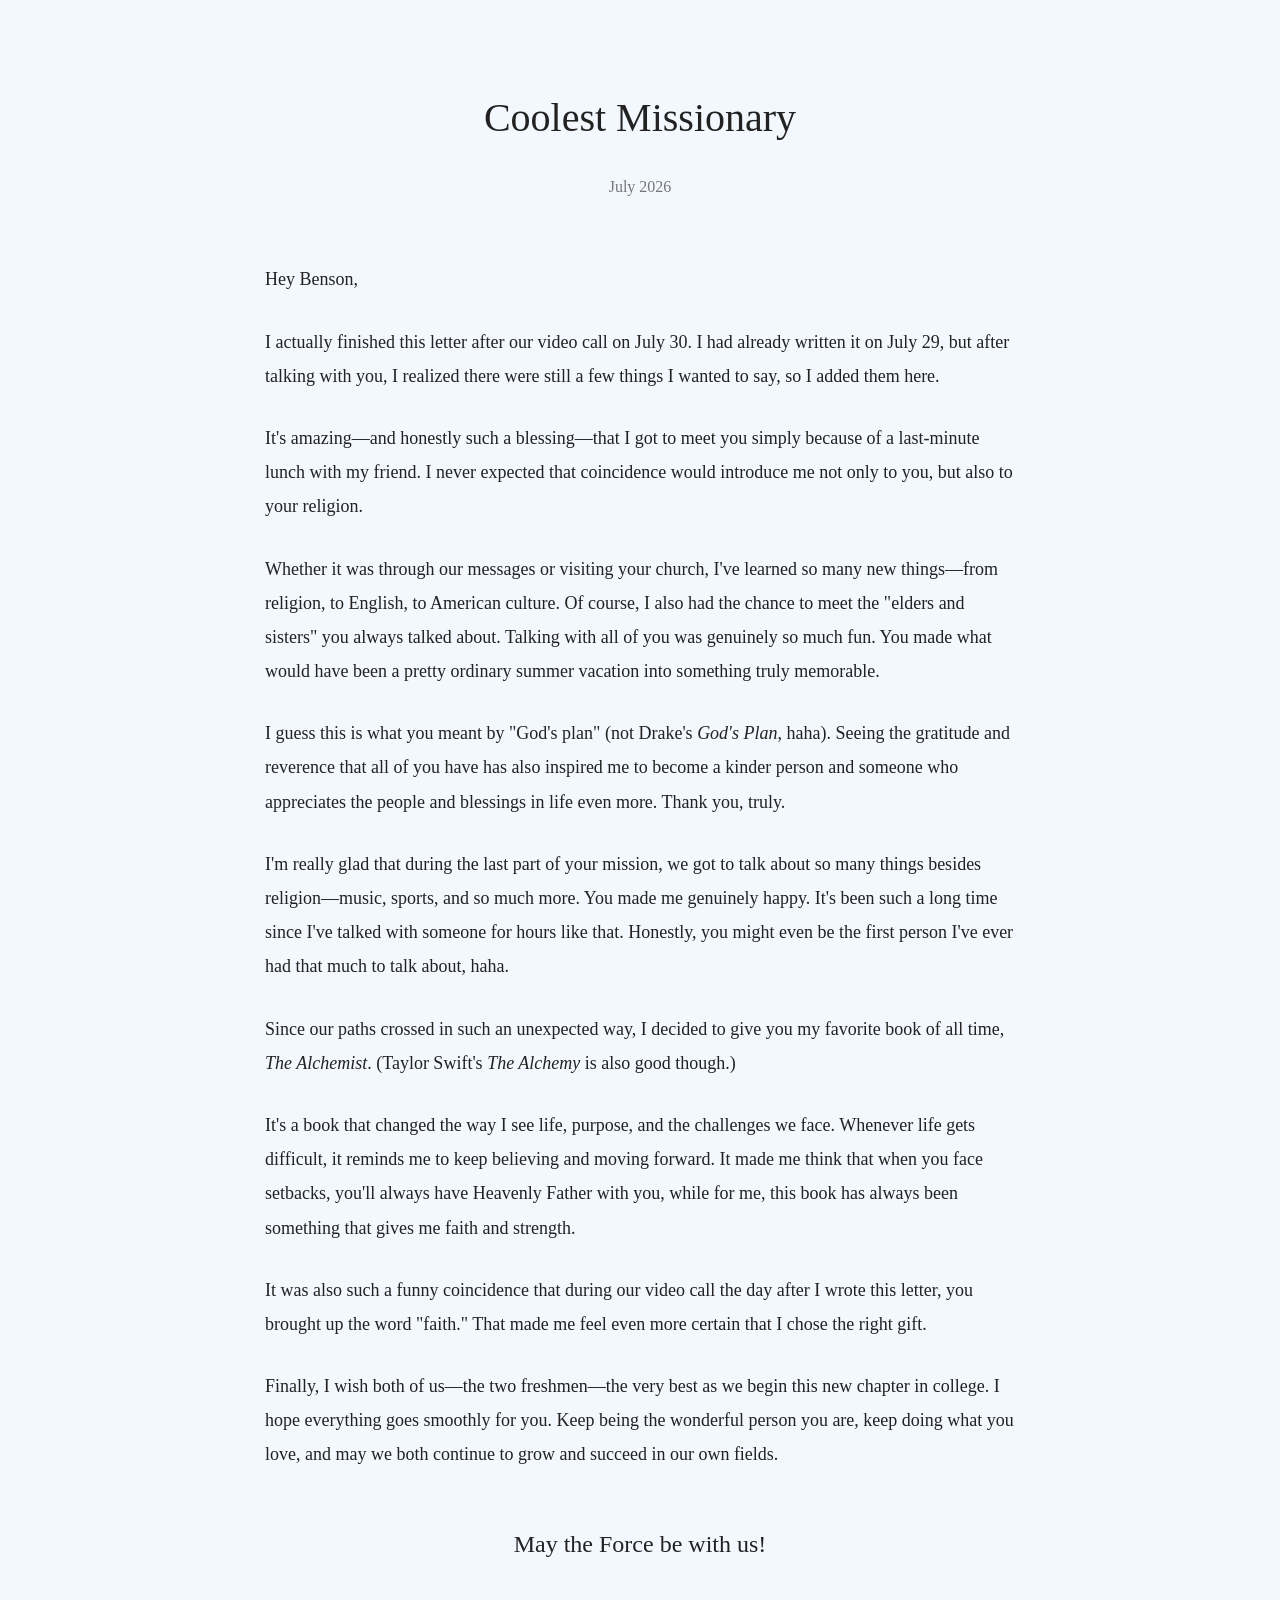
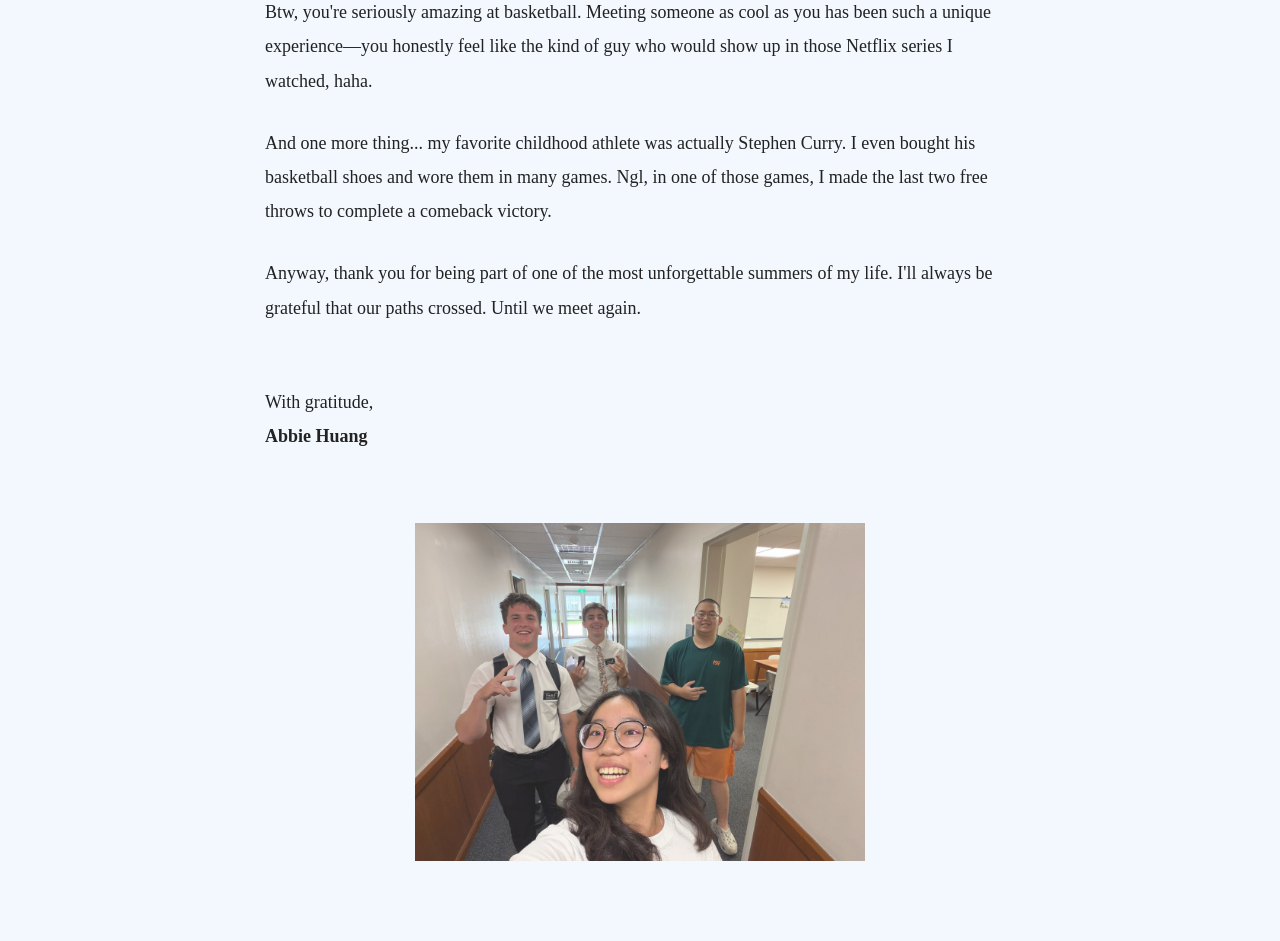
==== letter.html @ 3e184ee0 "Add files via upload" ====
<!DOCTYPE html>
<html lang="en">

<head>

<meta charset="UTF-8">
<meta name="viewport" content="width=device-width, initial-scale=1.0">

<title>Coolest Missionary</title>

<link rel="stylesheet" href="style.css">

</head>


<body>


<main class="letter">


<h1>Coolest Missionary</h1>

<p class="date">
July 2026
</p>


<div class="content">


<p>
Hey Benson,
</p>


<p>
I actually finished this letter after our video call on July 30.
I had already written it on July 29, but after talking with you, I realized there were still a few things I wanted to say, so I added them here.
</p>


<p>
It's amazing—and honestly such a blessing—that I got to meet you simply because of a last-minute lunch with my friend.
I never expected that coincidence would introduce me not only to you, but also to your religion.
</p>


<p>
Whether it was through our messages or visiting your church, I've learned so many new things—from religion, to English, to American culture.
Of course, I also had the chance to meet the "elders and sisters" you always talked about.
Talking with all of you was genuinely so much fun.
You made what would have been a pretty ordinary summer vacation into something truly memorable.
</p>


<p>
I guess this is what you meant by "God's plan"
(not Drake's <i>God's Plan</i>, haha).
Seeing the gratitude and reverence that all of you have has also inspired me to become a kinder person and someone who appreciates the people and blessings in life even more.
Thank you, truly.
</p>


<p>
I'm really glad that during the last part of your mission, we got to talk about so many things besides religion—music, sports, and so much more.
You made me genuinely happy.
It's been such a long time since I've talked with someone for hours like that.
Honestly, you might even be the first person I've ever had that much to talk about, haha.
</p>


<p>
Since our paths crossed in such an unexpected way, I decided to give you my favorite book of all time,
<i>The Alchemist</i>.
(Taylor Swift's <i>The Alchemy</i> is also good though.)
</p>


<p>
It's a book that changed the way I see life, purpose, and the challenges we face.
Whenever life gets difficult, it reminds me to keep believing and moving forward.
It made me think that when you face setbacks, you'll always have Heavenly Father with you, while for me, this book has always been something that gives me faith and strength.
</p>


<p>
It was also such a funny coincidence that during our video call the day after I wrote this letter, you brought up the word "faith."
That made me feel even more certain that I chose the right gift.
</p>


<p>
Finally, I wish both of us—the two freshmen—the very best as we begin this new chapter in college.
I hope everything goes smoothly for you.
Keep being the wonderful person you are, keep doing what you love, and may we both continue to grow and succeed in our own fields.
</p>


<p class="special">
May the Force be with us!
</p>


<p>
Btw, you're seriously amazing at basketball.
Meeting someone as cool as you has been such a unique experience—you honestly feel like the kind of guy who would show up in those Netflix series I watched, haha.
</p>


<p>
And one more thing...
my favorite childhood athlete was actually Stephen Curry.
I even bought his basketball shoes and wore them in many games.
Ngl, in one of those games, I made the last two free throws to complete a comeback victory.
</p>


<p>
Anyway, thank you for being part of one of the most unforgettable summers of my life.
I'll always be grateful that our paths crossed.
Until we meet again.
</p>


</div>


<footer>

    With gratitude,<br>
    <strong>Abbie Huang</strong>


    <div class="photo">

        <img src="benson.jpg">

    </div>


</footer>

</main>


<script src="script.js"></script>


</body>

</html>
---- style.css ----
body {

    margin: 0;

    background: #f3f8ff;

    color: #222;

    font-family: Georgia, "Times New Roman", serif;

    line-height: 1.9;

}



.letter {

    max-width: 750px;

    margin: 80px auto;

    padding: 0 25px;

    opacity: 0;

    transform: translateY(20px);

    transition: 1s;

}



.show {

    opacity: 1;

    transform: translateY(0);

}



h1 {

    text-align: center;

    font-weight: normal;

    font-size: 40px;

    margin-bottom: 10px;

}



.date {

    text-align: center;

    color: #777;

    margin-bottom: 60px;

}



.content {

    font-size: 18px;

}



.content p {

    margin-bottom: 28px;

}



.special {

    text-align: center;

    font-size: 24px;

    margin: 50px 0;

}



footer {

    margin-top: 60px;

    font-size: 18px;

}



/* photo */

.photo {

    margin-top: 70px;

    text-align: center;

}



.photo img {

    width: 100%;

    max-width: 450px;

    height: auto;

    display: block;

    margin: 0 auto;

    opacity: 0.85;

    transition: opacity 1s ease;

}



.photo img:hover {

    opacity: 1;

}



.photo p {

    margin-top: 15px;

    color: #777;

    font-size: 15px;

    font-style: italic;

}



@media(max-width:600px){


    body {

        background: #f3f8ff;

    }


    .letter {

        margin:40px auto;

        padding:0 20px;

    }



    h1 {

        font-size:30px;

    }



    .content {

        font-size:16px;

    }


    .photo img {

        max-width:100%;

    }

}
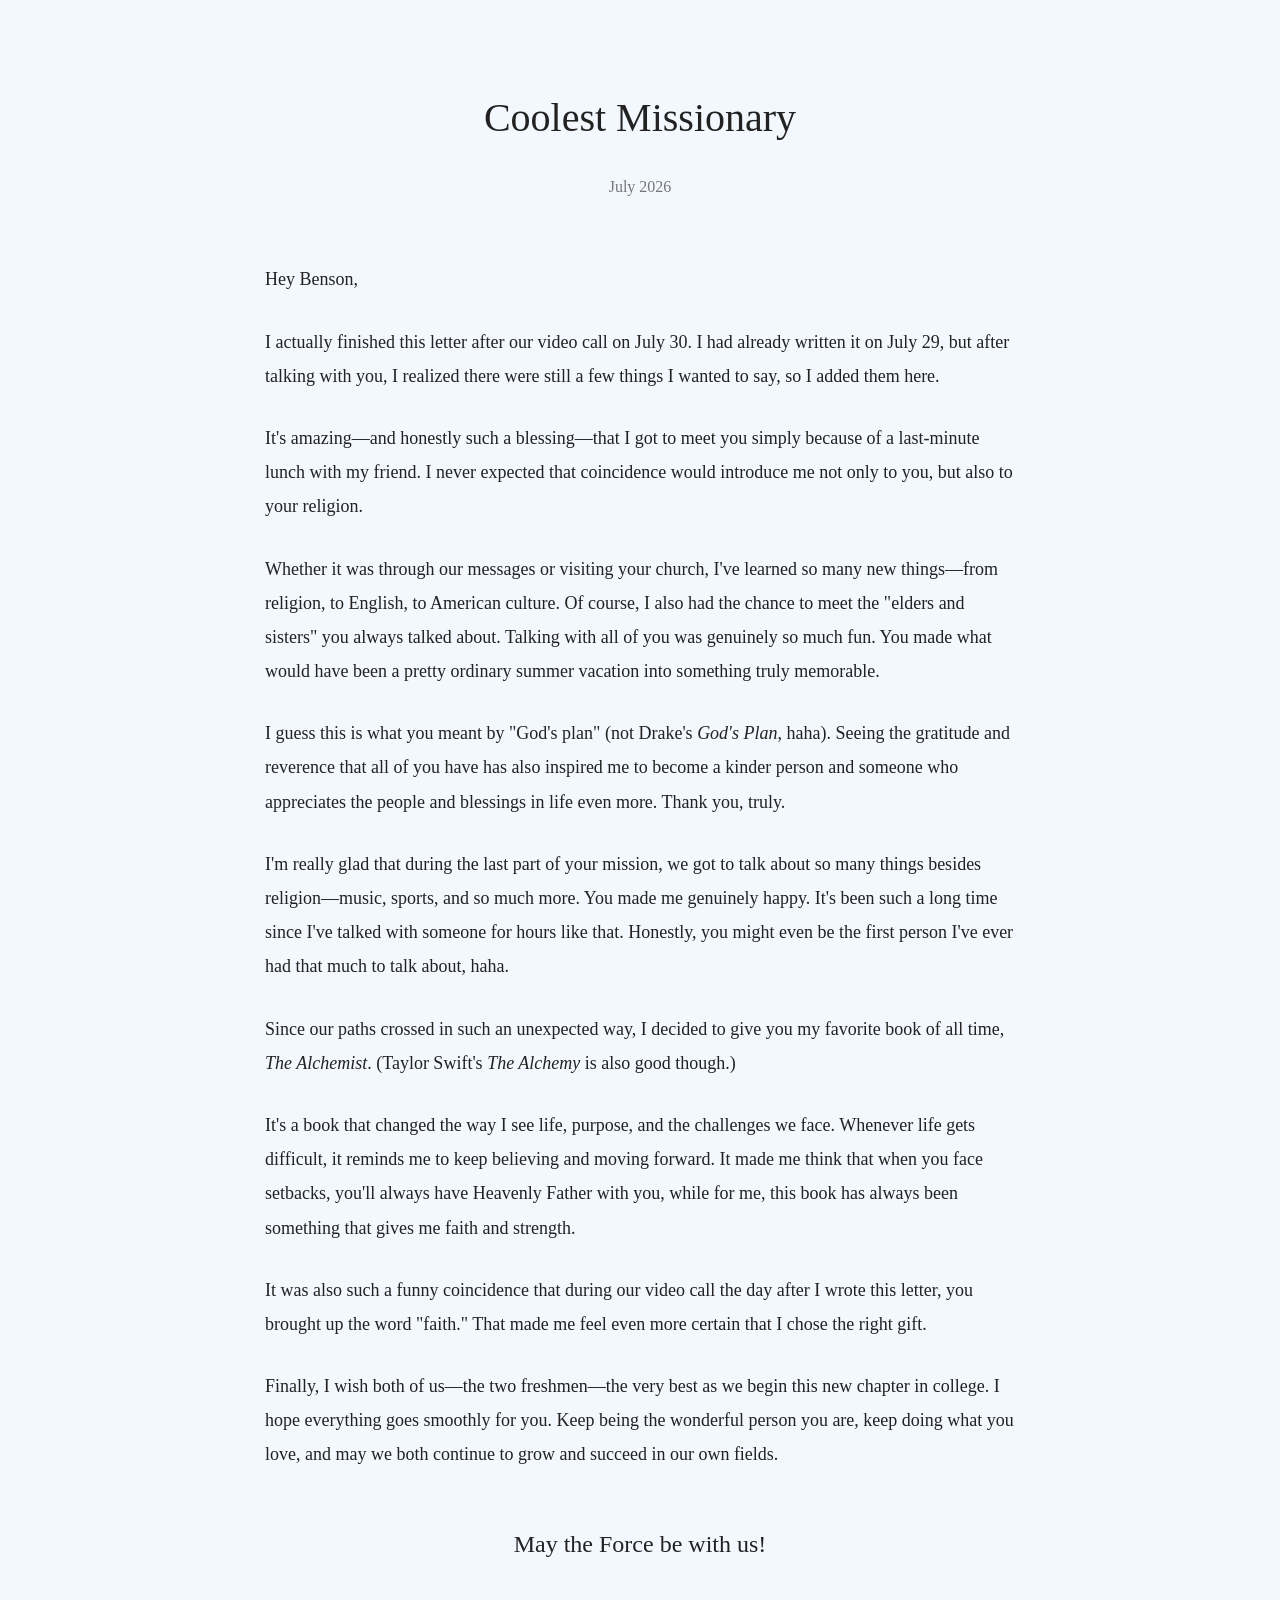
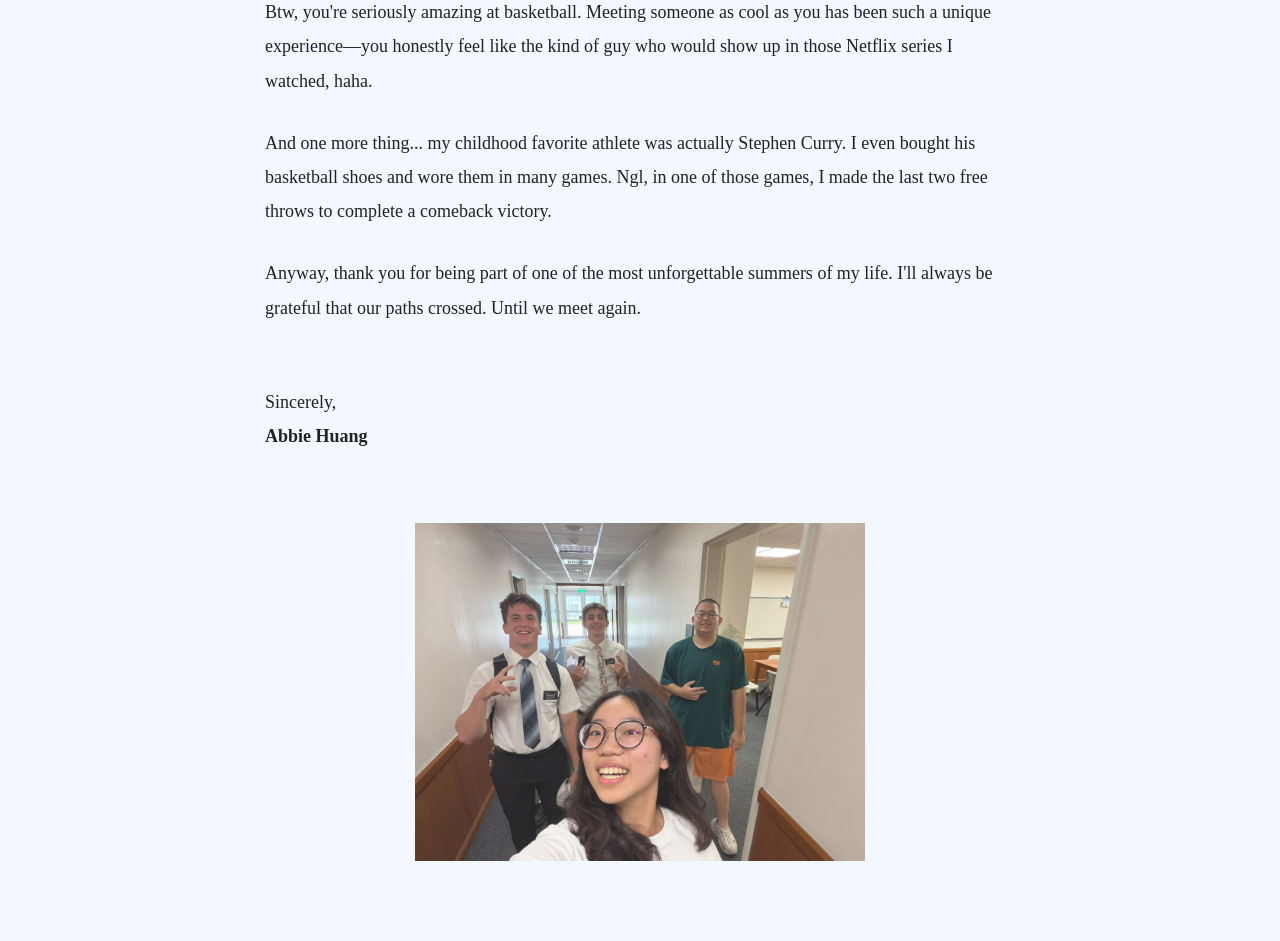
==== commit 388687e6: "Add files via upload" ====
--- a/letter.html
+++ b/letter.html
@@ -110,7 +110,7 @@
 
 <p>
 And one more thing...
-my favorite childhood athlete was actually Stephen Curry.
+my childhood favorite athlete was actually Stephen Curry.
 I even bought his basketball shoes and wore them in many games.
 Ngl, in one of those games, I made the last two free throws to complete a comeback victory.
 </p>
@@ -128,7 +128,7 @@
 
 <footer>
 
-    With gratitude,<br>
+    Sincerely,<br>
     <strong>Abbie Huang</strong>
 
 
